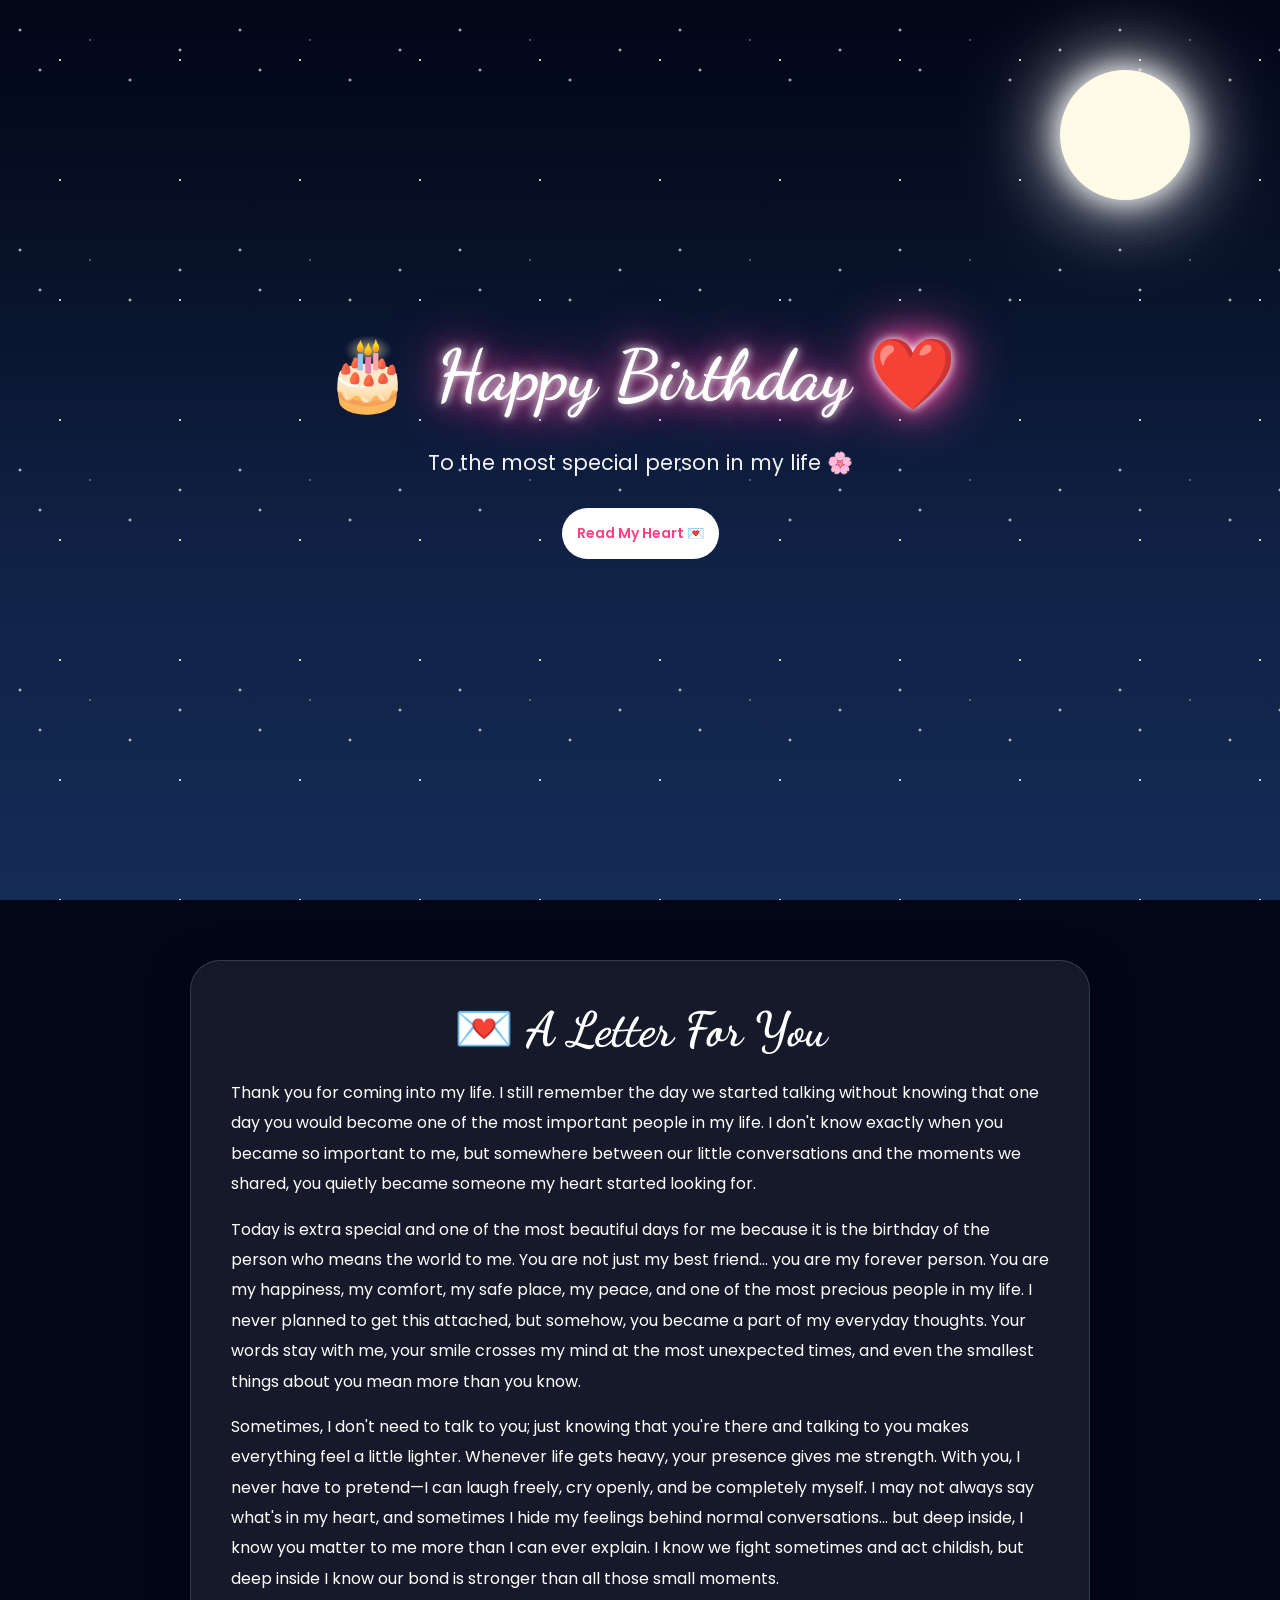
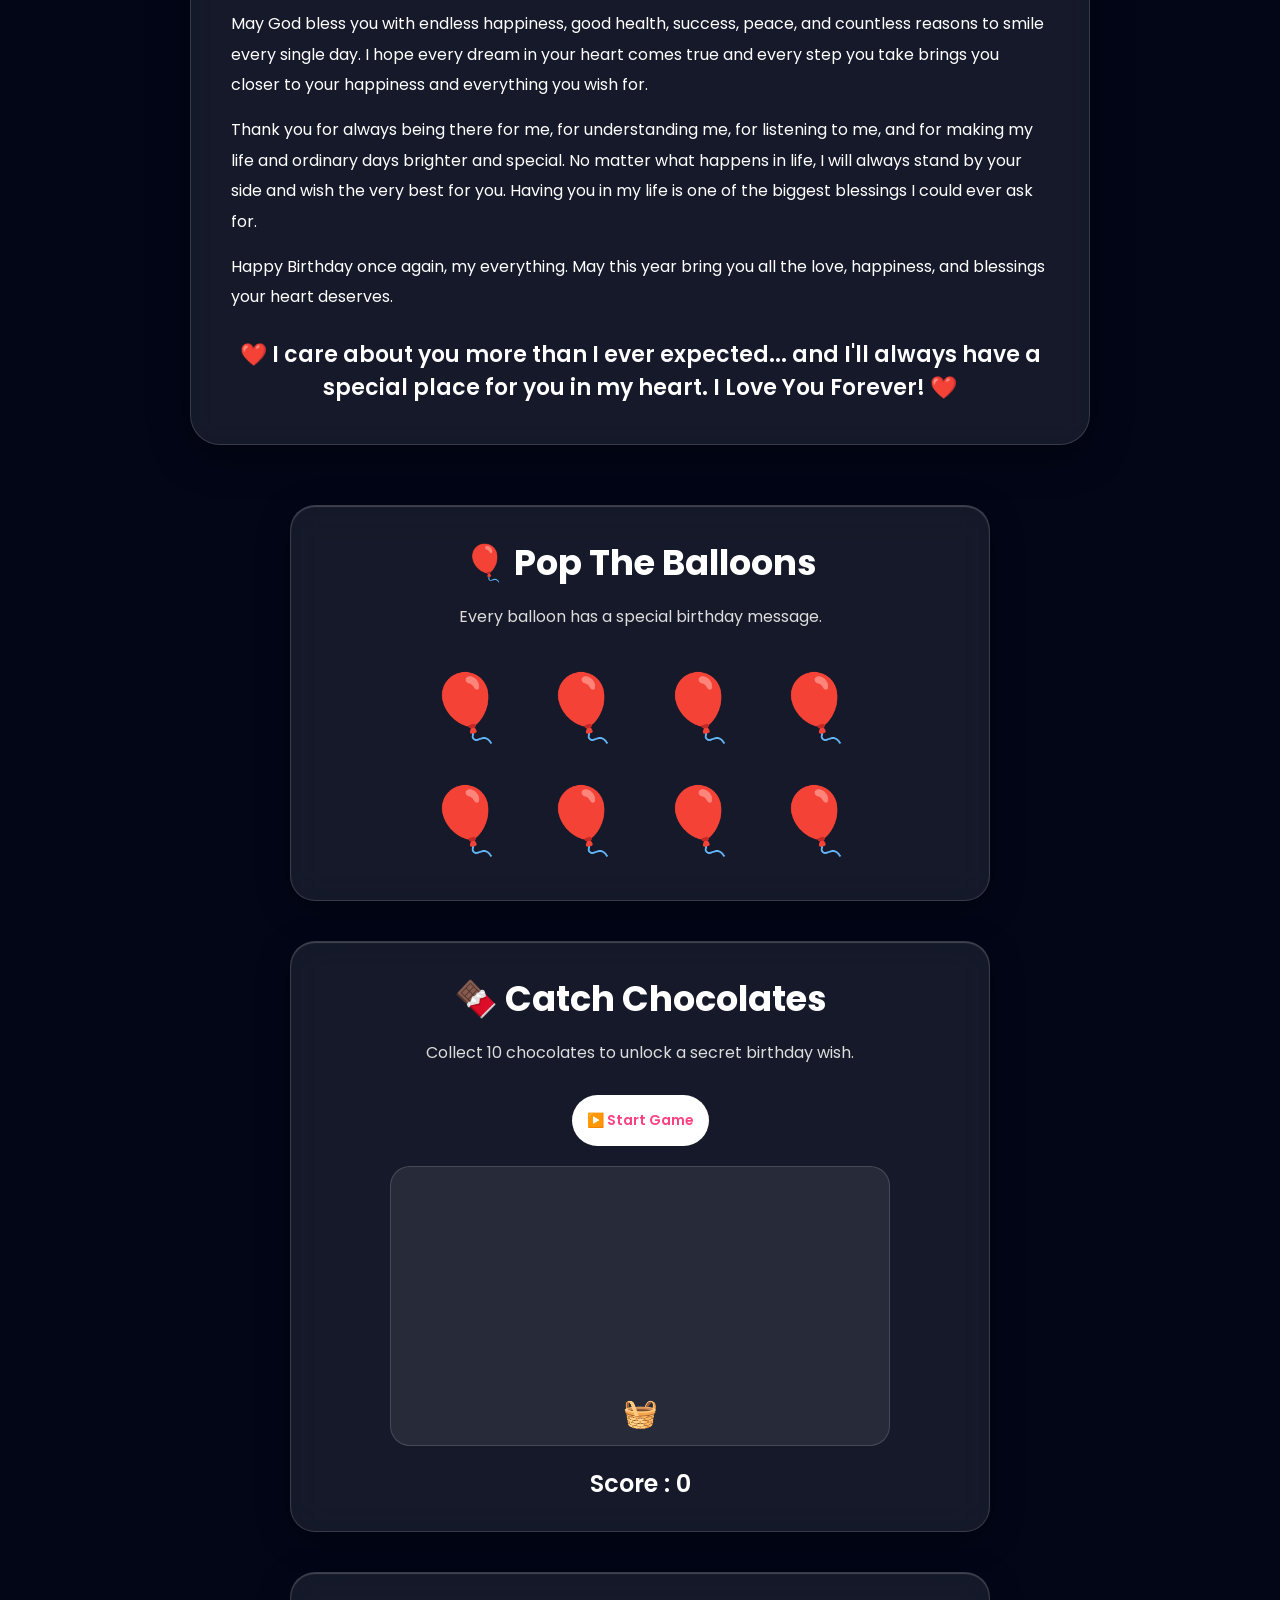
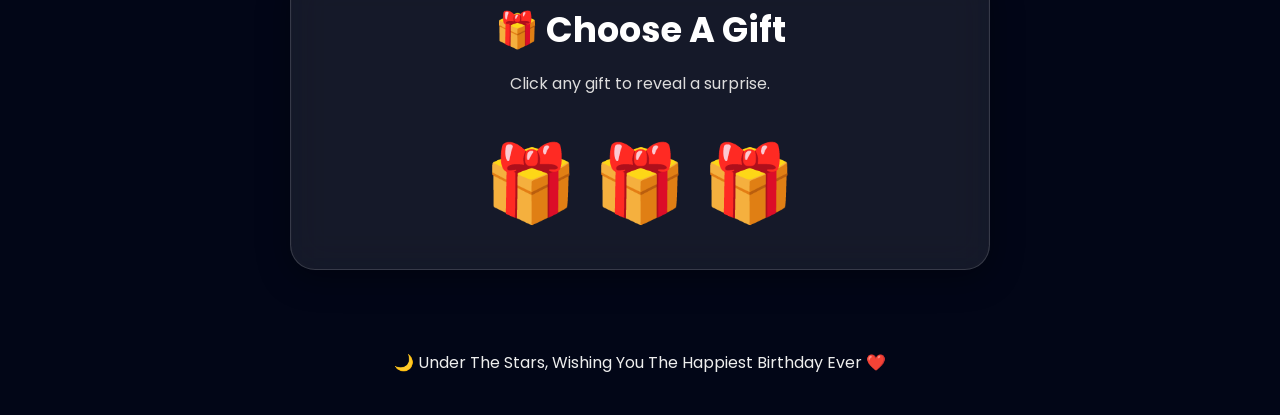
==== index.html @ d1f8ec49 "update file update file" ====
<!DOCTYPE html>
<html lang="en">

<head>
    <meta charset="UTF-8">
    <meta name="viewport" content="width=device-width, initial-scale=1.0">
    <title>❤️ Happy Birthday ❤️</title>
    <link href="https://fonts.googleapis.com/css2?family=Poppins:wght@300;400;500;600;700&family=Dancing+Script:wght@700&display=swap" rel="stylesheet">
    <link rel="stylesheet" href="style.css">
</head>

<body>
    <!-- Night Sky -->
    <div class="night-sky">
        <div class="stars"></div>
        <div class="twinkling"></div>
    </div>

    <!-- Moon -->
    <div class="moon"></div>

    <!-- Hero -->
    <section class="hero">
        <div class="birthday-banner">
            <span id="birthdayCake" class="cake">🎂</span>
            <h4 class="birthday-title">Happy Birthday <span id="loveHeart" class="heart-beat beating-heart">❤️</span></h4>
        </div>
        <p>To the most special person in my life 🌸</p>
        <button style="margin-top: 30px;" class="btn" onclick="document.getElementById('letter').scrollIntoView({behavior:'smooth'})">Read My Heart 💌</button>
    </section>

    <!-- Letter -->
    <section id="letter" class="glass">
        <h2>💌 A Letter For You</h2>
        <p>Thank you for coming into my life. I still remember the day we started talking without knowing that one day you would become one of the most important people in my life. I don't know exactly when you became so important to me, but somewhere between our little conversations and the moments we shared, you quietly became someone my heart started looking for.  
        <p>Today is extra special and one of the most beautiful days for me because it is the birthday of the person who means the world to me. You are not just my best friend... you are my forever person. You are my happiness, my comfort, my safe place, my peace, and one of the most precious people in my life. I never planned to get this attached, but somehow, you became a part of my everyday thoughts. Your words stay with me, your smile crosses my mind at the most unexpected times, and even the smallest things about you mean more than you know.</p>
        <p>Sometimes, I don't need to talk to you; just knowing that you're there and talking to you makes everything feel a little lighter. Whenever life gets heavy, your presence gives me strength. With you, I never have to pretend—I can laugh freely, cry openly, and be completely myself. I may not always say what's in my heart, and sometimes I hide my feelings behind normal conversations... but deep inside, I know you matter to me more than I can ever explain. I know we fight sometimes and act childish, but deep inside I know our bond is stronger than all those small moments.</p>
        <p>May God bless you with endless happiness, good health, success, peace, and countless reasons to smile every single day. I hope every dream in your heart comes true and every step you take brings you closer to your happiness and everything you wish for.</p>
        <p>Thank you for always being there for me, for understanding me, for listening to me, and for making my life and ordinary days brighter and special. No matter what happens in life, I will always stand by your side and wish the very best for you. Having you in my life is one of the biggest blessings I could ever ask for.</p>
        <p>Happy Birthday once again, my everything. May this year bring you all the love, happiness, and blessings your heart deserves.</p>

        <div class="love">
            ❤️ I care about you more than I ever expected... and I'll always have a special place for you in my heart. I Love You Forever! ❤️
        </div>
    </section>

    <!-- Balloon Game -->
    <section class="game-section">
        <h2>🎈 Pop The Balloons</h2>
        <p class="desc">Every balloon has a special birthday message.</p>
        <div id="balloonContainer"></div>
    </section>

    <!-- Chocolate Game -->
    <section class="game-section">
        <h2>🍫 Catch Chocolates</h2>
        <p class="desc">Collect 10 chocolates to unlock a secret birthday wish.</p>
        <button id="startGameBtn" class="btn">▶️ Start Game</button>
        <div id="gameArea">
            <div id="basket">🧺</div>
        </div>
        <div id="score">Score : 0</div>
    </section>

    <!-- Gift Section -->
    <section class="game-section">
        <h2>🎁 Choose A Gift</h2>
        <p class="desc">Click any gift to reveal a surprise.</p>
        <div class="gift-wrapper">
            <div class="gift">🎁</div>
            <div class="gift">🎁</div>
            <div class="gift">🎁</div>
        </div>
    </section>

    <!-- Secret Wish -->
    <section id="secretMessage" class="glass hidden">
        <h2>✨ Secret Birthday Wish ✨</h2>
        <p>May your life always be filled with happiness, peace, success and beautiful memories.</p>
        <p>Never stop smiling because your smile makes the world brighter.</p>
        <div class="love">
            ❤️ Happy Birthday ❤️
        </div>
    </section>

    <!-- Popup -->
    <div id="popup" class="popup">
        <div class="popup-content">
            <span class="close">&times;</span>
            <h2>❤️ Surprise ❤️</h2>
            <p id="popupText"></p>
        </div>
    </div>

    <!-- Toast -->
    <div id="toast"></div>

    <!-- Footer -->
    <footer>
        🌙 Under The Stars, Wishing You The Happiest Birthday Ever ❤️
    </footer>

    <!-- JavaScript -->
    <script src="script.js"></script>
</body>
</html>
---- style.css ----
/* =========================
   GLOBAL
========================= */

* {
    margin: 0;
    padding: 0;
    box-sizing: border-box;
    font-family: 'Poppins', sans-serif;
}

html {
    scroll-behavior: smooth;
}

.paper-confetti {
    z-index: 100;
}

.popup, .celebration-popup {
    z-index: 99999;
}

body {
    background: #020617;
    color: white;
    overflow-x: hidden;
    min-height: 100vh;
    position: relative;
}

/* =========================
   MIDNIGHT SKY
========================= */

.night-sky {
    position: fixed;
    inset: 0;
    z-index: -10;
    background: linear-gradient( to bottom, #020617 0%, #081229 30%, #102145 60%, #152c55 100% )
}

.stars {
    position: absolute;
    width: 100%;
    height: 100%;
    background-image:
        radial-gradient(2px 2px at 20px 30px, #fff, transparent),
        radial-gradient(2px 2px at 40px 70px, #fff, transparent),
        radial-gradient(1px 1px at 90px 40px, #fff, transparent),
        radial-gradient(2px 2px at 130px 80px, #fff, transparent),
        radial-gradient(2px 2px at 180px 50px, #fff, transparent);
    background-size: 220px 220px;
    animation: starMove 200s linear infinite;
}

.twinkling {
    position: absolute;
    width: 100%;
    height: 100%;
    background:
        radial-gradient(circle,
            rgba(255, 255, 255, .8) 1px,
            transparent 1px);
    background-size: 120px 120px;
    animation: twinkle 4s ease-in-out infinite alternate;
}

@keyframes twinkle {
    from {
        opacity: .3;
    }

    to {
        opacity: 1;
    }
}

@keyframes starMove {
    from {
        transform: translateY(0);
    }

    to {
        transform: translateY(-1000px);
    }
}

/* =========================
   MOON
========================= */

.moon {
    position: fixed;
    top: 70px;
    right: 90px;
    width: 130px;
    height: 130px;
    border-radius: 50%;
    background: #fffbe6;
    box-shadow: 0 0 30px #fff, 0 0 70px rgba(255, 255, 255, .9), 0 0 120px rgba(255, 255, 255, .4);
    z-index: -5;
}

/* =========================
   HERO
========================= */

.hero {
    min-height: 100vh;
    display: flex;
    flex-direction: column;
    justify-content: center;
    align-items: center;
    text-align: center;
    padding: 20px;
}

.hero h1 {
    font-size: 5rem;
    font-family: 'Dancing Script', cursive;
    text-shadow: 0 0 10px #fff, 0 0 25px #ff7eb3, 0 0 45px #ff4d88;
}

.hero p {
    margin-top: 20px;
    font-size: 1.3rem;
    color: #f3f4f6;
}

/* =========================
   BUTTON
========================= */

.btn {
    margin-bottom: 20px;
    padding: 15px 15px;
    border: none;
    border-radius: 50px;
    font-size: 14px;
    font-weight: 600;
    cursor: pointer;
    color: #ff4081;
    background: white;
    transition: .3s;
}

.btn:hover {
    transform:
        translateY(-4px) scale(1.05);
    box-shadow: 0 10px 25px rgba(255, 255, 255, .3);
}

/* =========================
   GLASS CARDS
========================= */

.glass {
    width: 90%;
    max-width: 900px;
    margin: 60px auto;
    padding: 40px;
    border-radius: 30px;
    background: rgba(255, 255, 255, .08);
    backdrop-filter: blur(15px);
    border: 1px solid rgba(255, 255, 255, .15);
    box-shadow: 0 10px 40px rgba(0, 0, 0, .4);
}

.glass h2 {
    text-align: center;
    margin-bottom: 20px;
    font-size: 3rem;
    font-family: 'Dancing Script', cursive;
}

.glass p {
    line-height: 1.9;
    margin-bottom: 15px;
}

.love {
    text-align: center;
    margin-top: 25px;
    font-size: 22px;
    font-weight: 600;
}

/* =========================
   GAME SECTIONS
========================= */

.game-section {
    padding: 60px 20px;
    text-align: center;
}

.game-section h2 {
    font-size: 2.2rem;
    margin-bottom: 15px;
}

.desc {
    color: #ddd;
    margin-bottom: 30px;
}

/* =========================
   BALLOONS
========================= */

#balloonContainer {
    display: grid;
    grid-template-columns: repeat(4, 1fr);
    gap: 15px;
    justify-content: center;
    max-width: 450px;
    margin: auto;
}

.balloon {
    font-size: 65px;
    text-align: center;
    cursor: pointer;
}

.gift {
    font-size: 100px;
    cursor: pointer;
    transition: .3s;
    user-select: none;
}

.popup-content {
    position: relative;
}

.close {
    position: absolute;
    top: 10px;
    right: 20px;
}

.balloon:hover {
    transform:
        translateY(-10px) scale(1.1);
}

/* =========================
   CHOCOLATE GAME
========================= */

#gameArea {
    width: 500px;
    max-width: 100%;
    height: 280px;
    margin: auto;
    position: relative;
    overflow: hidden;
    border-radius: 20px;
    background: rgba(255, 255, 255, .08);
    border: 1px solid rgba(255, 255, 255, .15);
}

#basket {
    position: absolute;
    bottom: 10px;
    left: 50%;
    font-size: 28px;
    transform: translateX(-50%);
}

.chocolate {
    position: absolute;
    font-size: 35px;
}

#score {
    margin-top: 20px;
    font-size: 24px;
    font-weight: 600;
}

.game-section {
    width: 90%;
    max-width: 700px;
    margin: 40px auto;
    padding: 30px;
    border-radius: 25px;
    background: rgba(255,255,255,0.08);
    backdrop-filter: blur(18px);
    border: 1px solid rgba(255,255,255,0.15);
    box-shadow:
        0 8px 32px rgba(0,0,0,.35),
        inset 0 1px 1px rgba(255,255,255,.2);
}

/* =========================
   GIFTS
========================= */

.gift-wrapper {
    display: flex;
    justify-content: center;
    gap: 15px;
    flex-wrap: wrap;
}

.gift {
    font-size: 75px;
    cursor: pointer;
    transition: .3s;
}

.gift:hover {
    transform: scale(1.1);
}

/* =========================
   POPUP
========================= */

.paper-confetti {
    position: fixed;
    top: -20px;
    z-index: 999;
    opacity: 0.9;
    pointer-events: none;
    animation: paperFall linear forwards;
}

.popup {
    position: fixed;
    inset: 0;
    background: rgba(0, 0, 0, .75);
    display: none;
    align-items: center;
    justify-content: center;
    z-index: 9999;
}

.popup-content {
    width: 90%;
    max-width: 500px;
    background: white;
    color: #222;
    border-radius: 25px;
    padding: 30px;
    text-align: center;
}

.popup-content h2 {
    color: #ff4081;
    margin-bottom: 15px;
}

.close {
    float: right;
    font-size: 32px;
    cursor: pointer;
}

/* =========================
   TOAST
========================= */

#toast {
    position: fixed;
    bottom: 25px;
    right: 25px;
    background: white;
    color: #111;
    padding: 14px 22px;
    border-radius: 50px;
    opacity: 0;
    transform: translateY(50px);
    transition: .4s;
    z-index: 9999;
}

#toast.show {
    opacity: 1;
    transform: translateY(0);
}

/* =========================
   FOOTER
========================= */

footer {
    text-align: center;
    padding: 40px 20px;
    color: #eee;
}

/* =========================
   HEARTS
========================= */

.heart {
    position: fixed;
    top: -20px;
    z-index: 50;
    pointer-events: none;
    animation: fall linear forwards;
}

@keyframes fall {
    to {
        transform: translateY(110vh) rotate(360deg);
        opacity: 0;
    }
}
@keyframes paperFall {
    0% {
        transform:
            translateY(-50px)
            rotate(0deg);
        opacity: 1;
    }
    100% {
        transform:
            translateY(110vh)
            rotate(720deg)
            translateX(100px);
        opacity: 0;
    }
}

.hidden {
    display: none;
}

/* =========================
   MOBILE
========================= */

@media(max-width:768px) {
    .hero h1 { font-size: 3rem;}
    .glass h2 { font-size: 2rem; }
    .gift { font-size: 70px; }
    .moon {
        width: 80px;
        height: 80px;
        right: 20px;
        top: 40px;
    }
}

.birthday-banner {
    display: flex;
    align-items: center;
    justify-content: center;
    gap: 25px;
    flex-wrap: wrap;
}

.cake {
    font-size: 70px;
    cursor: pointer;
    transition: .3s;
    animation: floatCake 3s ease-in-out infinite;
}

.cake:hover {
    transform: scale(1.15);
}

.birthday-title {
    font-size: 70px;
    font-family: 'Dancing Script', cursive;
    text-shadow: 0 0 10px white, 0 0 30px #ff4da6, 0 0 60px #ff4da6;
}

.beating-heart {
    display: inline-block;
    cursor: pointer;
    animation: heartbeat 1s infinite;
}

.heart-beat {
    font-size: 70px;
    cursor: pointer;
}

.beating-heart:hover {
    transform: scale(1.2);
}

.celebration-popup {
    position: fixed;
    top: 0;
    left: 0;
    width: 100%;
    height: 100%;
    background: rgba(0, 0, 0, .75);
    backdrop-filter: blur(6px);
    display: flex;
    justify-content: center;
    align-items: center;
    z-index: 99999;
    animation: fadeIn .5s ease;
}

.celebration-card {
    width: 90%;
    max-width: 600px;
    text-align: center;
    padding: 40px;
    border-radius: 30px;
    background: linear-gradient(135deg, #ffb3d9, #ffcce6, #fff);
    color: #222;
    box-shadow: 0 0 30px rgba(255, 255, 255, .5);
    animation: zoomIn .5s ease;
}

.celebration-card h1 {
    margin-bottom: 20px;
    color: #ff4081;
    font-size: 2.5rem;
}

.celebration-card p {
    line-height: 1.8;
    font-size: 18px;
}

.celebration-stars {
    font-size: 35px;
    margin-bottom: 20px;
    animation: sparkle 1s infinite alternate;
}

.close-celebration {
    margin-top: 25px;
    padding: 12px 25px;
    border: none;
    border-radius: 50px;
    background: #ff4081;
    color: white;
    cursor: pointer;
    font-size: 16px;
    font-weight: 600;
}

.close-celebration:hover {
    transform: scale(1.05);
}

@keyframes zoomIn {
    from {
        transform: scale(.7);
        opacity: 0;
    }
    to {
        transform: scale(1);
        opacity: 1;
    }
}

@keyframes fadeIn {
    from { opacity: 0; }
    to { opacity: 1; }
}

@keyframes sparkle {
    from { transform: scale(1); }
    to { transform: scale(1.2);}
}
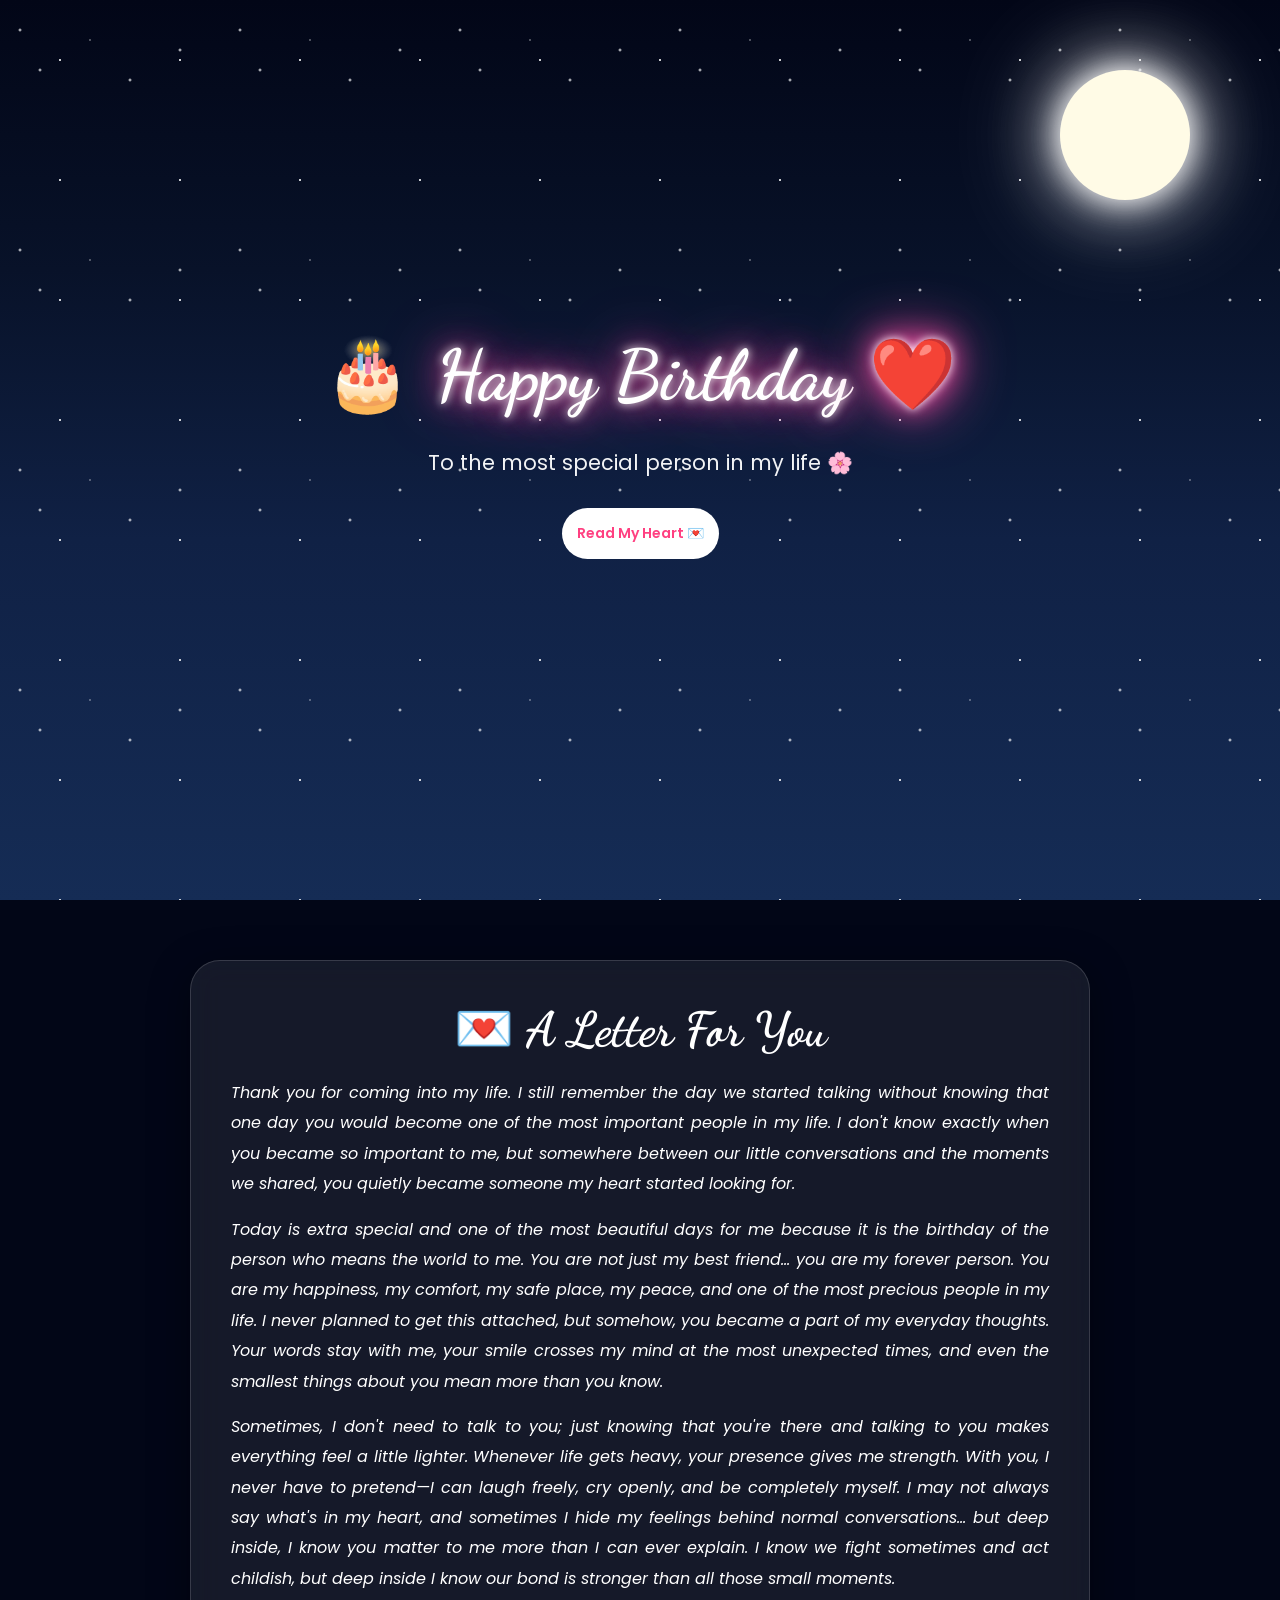
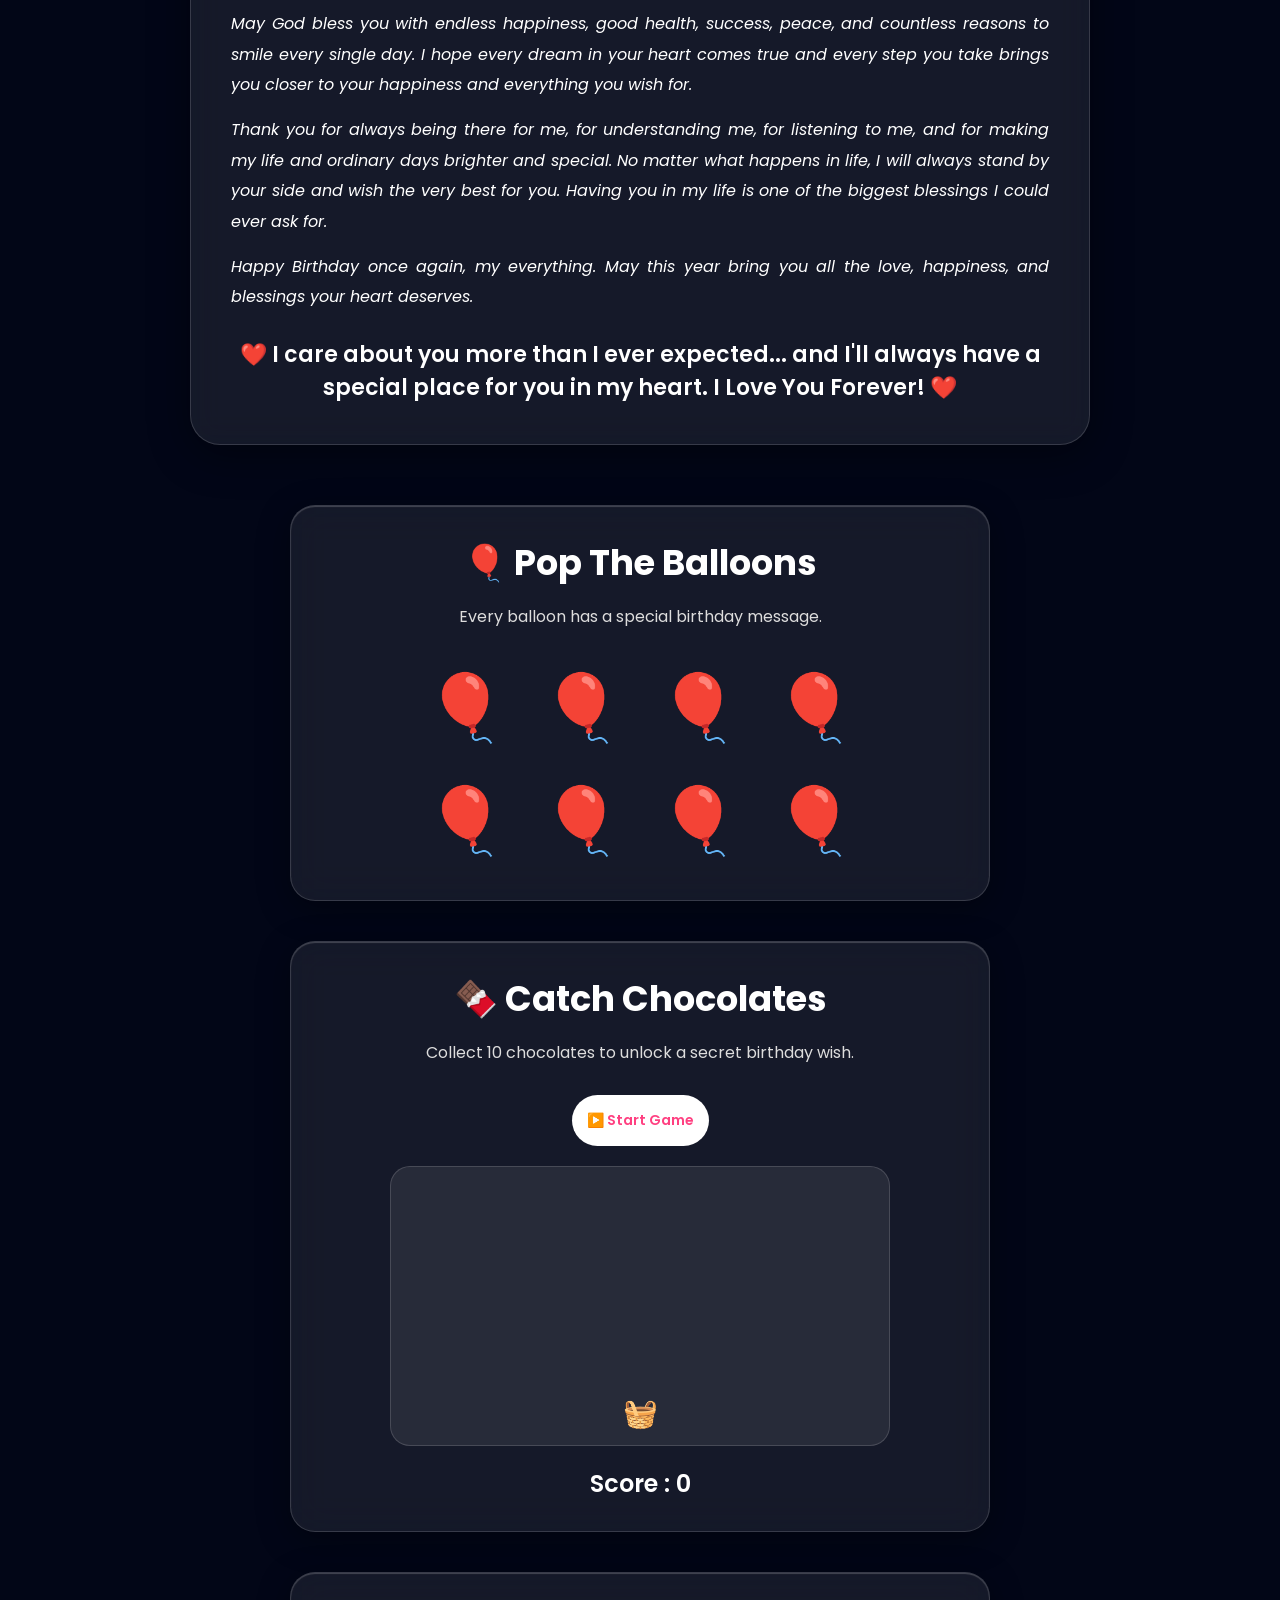
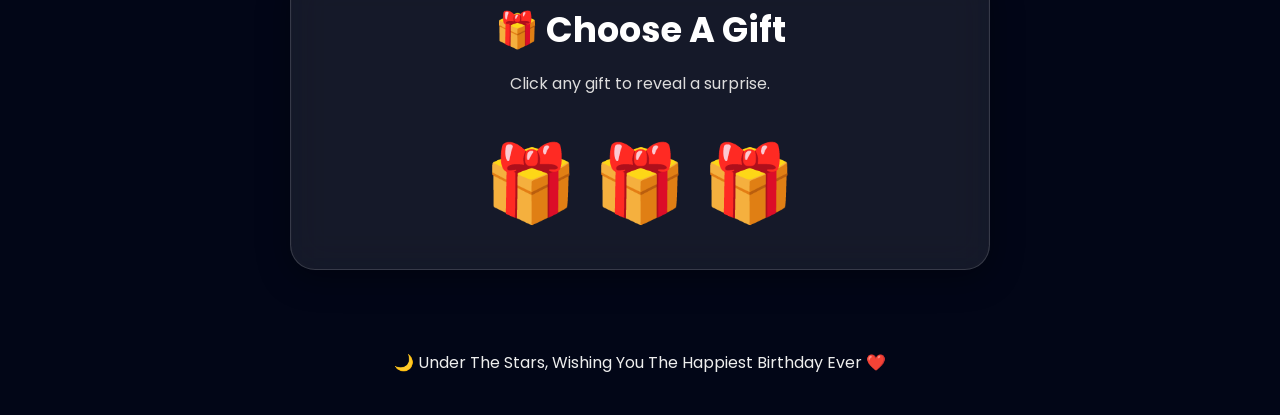
==== commit d5fd898c: "count down" ====
--- a/index.html
+++ b/index.html
@@ -5,102 +5,166 @@
     <meta charset="UTF-8">
     <meta name="viewport" content="width=device-width, initial-scale=1.0">
     <title>❤️ Happy Birthday ❤️</title>
-    <link href="https://fonts.googleapis.com/css2?family=Poppins:wght@300;400;500;600;700&family=Dancing+Script:wght@700&display=swap" rel="stylesheet">
+    <link
+        href="https://fonts.googleapis.com/css2?family=Poppins:wght@300;400;500;600;700&family=Dancing+Script:wght@700&display=swap"
+        rel="stylesheet">
     <link rel="stylesheet" href="style.css">
 </head>
 
 <body>
-    <!-- Night Sky -->
-    <div class="night-sky">
-        <div class="stars"></div>
-        <div class="twinkling"></div>
-    </div>
+    <!-- Countdown Screen -->
+    <div id="countdownScreen">
+        <div class="countdown-box">
+            <h1 style="font-size: 42px;">🎂 Birthday Countdown ❤️</h1>
+            <p>The surprise will unlock on November 15</p>
 
-    <!-- Moon -->
-    <div class="moon"></div>
+            <div class="countdown-timer">
+                <div class="time-box">
+                    <span id="days">00</span>
+                    <small>Days</small>
+                </div>
 
-    <!-- Hero -->
-    <section class="hero">
-        <div class="birthday-banner">
-            <span id="birthdayCake" class="cake">🎂</span>
-            <h4 class="birthday-title">Happy Birthday <span id="loveHeart" class="heart-beat beating-heart">❤️</span></h4>
-        </div>
-        <p>To the most special person in my life 🌸</p>
-        <button style="margin-top: 30px;" class="btn" onclick="document.getElementById('letter').scrollIntoView({behavior:'smooth'})">Read My Heart 💌</button>
-    </section>
+                <div class="time-box">
+                    <span id="hours">00</span>
+                    <small>Hours</small>
+                </div>
 
-    <!-- Letter -->
-    <section id="letter" class="glass">
-        <h2>💌 A Letter For You</h2>
-        <p>Thank you for coming into my life. I still remember the day we started talking without knowing that one day you would become one of the most important people in my life. I don't know exactly when you became so important to me, but somewhere between our little conversations and the moments we shared, you quietly became someone my heart started looking for.  
-        <p>Today is extra special and one of the most beautiful days for me because it is the birthday of the person who means the world to me. You are not just my best friend... you are my forever person. You are my happiness, my comfort, my safe place, my peace, and one of the most precious people in my life. I never planned to get this attached, but somehow, you became a part of my everyday thoughts. Your words stay with me, your smile crosses my mind at the most unexpected times, and even the smallest things about you mean more than you know.</p>
-        <p>Sometimes, I don't need to talk to you; just knowing that you're there and talking to you makes everything feel a little lighter. Whenever life gets heavy, your presence gives me strength. With you, I never have to pretend—I can laugh freely, cry openly, and be completely myself. I may not always say what's in my heart, and sometimes I hide my feelings behind normal conversations... but deep inside, I know you matter to me more than I can ever explain. I know we fight sometimes and act childish, but deep inside I know our bond is stronger than all those small moments.</p>
-        <p>May God bless you with endless happiness, good health, success, peace, and countless reasons to smile every single day. I hope every dream in your heart comes true and every step you take brings you closer to your happiness and everything you wish for.</p>
-        <p>Thank you for always being there for me, for understanding me, for listening to me, and for making my life and ordinary days brighter and special. No matter what happens in life, I will always stand by your side and wish the very best for you. Having you in my life is one of the biggest blessings I could ever ask for.</p>
-        <p>Happy Birthday once again, my everything. May this year bring you all the love, happiness, and blessings your heart deserves.</p>
+                <div class="time-box">
+                    <span id="minutes">00</span>
+                    <small>Minutes</small>
+                </div>
 
-        <div class="love">
-            ❤️ I care about you more than I ever expected... and I'll always have a special place for you in my heart. I Love You Forever! ❤️
-        </div>
-    </section>
+                <div class="time-box">
+                    <span id="seconds">00</span>
+                    <small>Seconds</small>
+                </div>
+            </div>
 
-    <!-- Balloon Game -->
-    <section class="game-section">
-        <h2>🎈 Pop The Balloons</h2>
-        <p class="desc">Every balloon has a special birthday message.</p>
-        <div id="balloonContainer"></div>
-    </section>
-
-    <!-- Chocolate Game -->
-    <section class="game-section">
-        <h2>🍫 Catch Chocolates</h2>
-        <p class="desc">Collect 10 chocolates to unlock a secret birthday wish.</p>
-        <button id="startGameBtn" class="btn">▶️ Start Game</button>
-        <div id="gameArea">
-            <div id="basket">🧺</div>
-        </div>
-        <div id="score">Score : 0</div>
-    </section>
-
-    <!-- Gift Section -->
-    <section class="game-section">
-        <h2>🎁 Choose A Gift</h2>
-        <p class="desc">Click any gift to reveal a surprise.</p>
-        <div class="gift-wrapper">
-            <div class="gift">🎁</div>
-            <div class="gift">🎁</div>
-            <div class="gift">🎁</div>
-        </div>
-    </section>
-
-    <!-- Secret Wish -->
-    <section id="secretMessage" class="glass hidden">
-        <h2>✨ Secret Birthday Wish ✨</h2>
-        <p>May your life always be filled with happiness, peace, success and beautiful memories.</p>
-        <p>Never stop smiling because your smile makes the world brighter.</p>
-        <div class="love">
-            ❤️ Happy Birthday ❤️
-        </div>
-    </section>
-
-    <!-- Popup -->
-    <div id="popup" class="popup">
-        <div class="popup-content">
-            <span class="close">&times;</span>
-            <h2>❤️ Surprise ❤️</h2>
-            <p id="popupText"></p>
+            <p class="count-msg">
+                ❤️ A special birthday surprise is waiting...
+            </p>
         </div>
     </div>
 
-    <!-- Toast -->
-    <div id="toast"></div>
+    <!-- Main Website -->
+    <div id="birthdayPage" style="display:none;">
 
-    <!-- Footer -->
-    <footer>
-        🌙 Under The Stars, Wishing You The Happiest Birthday Ever ❤️
-    </footer>
+        <!-- Night Sky -->
+        <div class="night-sky">
+            <div class="stars"></div>
+            <div class="twinkling"></div>
+        </div>
 
-    <!-- JavaScript -->
-    <script src="script.js"></script>
+        <!-- Moon -->
+        <div class="moon"></div>
+
+        <!-- Hero -->
+        <section class="hero">
+            <div class="birthday-banner">
+                <span id="birthdayCake" class="cake">🎂</span>
+                <h4 class="birthday-title">Happy Birthday <span id="loveHeart"
+                        class="heart-beat beating-heart">❤️</span></h4>
+            </div>
+            <p>To the most special person in my life 🌸</p>
+            <button style="margin-top: 30px;" class="btn"
+                onclick="document.getElementById('letter').scrollIntoView({behavior:'smooth'})">Read My Heart
+                💌</button>
+        </section>
+
+        <!-- Letter -->
+        <section id="letter" class="glass">
+            <h2>💌 A Letter For You</h2>
+            <p>Thank you for coming into my life. I still remember the day we started talking without knowing that one
+                day you would become one of the most important people in my life. I don't know exactly when you became
+                so important to me, but somewhere between our little conversations and the moments we shared, you
+                quietly became someone my heart started looking for.
+            <p>Today is extra special and one of the most beautiful days for me because it is the birthday of the person
+                who means the world to me. You are not just my best friend... you are my forever person. You are my
+                happiness, my comfort, my safe place, my peace, and one of the most precious people in my life. I never
+                planned to get this attached, but somehow, you became a part of my everyday thoughts. Your words stay
+                with me, your smile crosses my mind at the most unexpected times, and even the smallest things about you
+                mean more than you know.</p>
+            <p>Sometimes, I don't need to talk to you; just knowing that you're there and talking to you makes
+                everything feel a little lighter. Whenever life gets heavy, your presence gives me strength. With you, I
+                never have to pretend—I can laugh freely, cry openly, and be completely myself. I may not always say
+                what's in my heart, and sometimes I hide my feelings behind normal conversations... but deep inside, I
+                know you matter to me more than I can ever explain. I know we fight sometimes and act childish, but deep
+                inside I know our bond is stronger than all those small moments.</p>
+            <p>May God bless you with endless happiness, good health, success, peace, and countless reasons to smile
+                every single day. I hope every dream in your heart comes true and every step you take brings you closer
+                to your happiness and everything you wish for.</p>
+            <p>Thank you for always being there for me, for understanding me, for listening to me, and for making my
+                life and ordinary days brighter and special. No matter what happens in life, I will always stand by your
+                side and wish the very best for you. Having you in my life is one of the biggest blessings I could ever
+                ask for.</p>
+            <p>Happy Birthday once again, my everything. May this year bring you all the love, happiness, and blessings
+                your heart deserves.</p>
+
+            <div class="love">
+                ❤️ I care about you more than I ever expected... and I'll always have a special place for you in my
+                heart. I Love You Forever! ❤️
+            </div>
+        </section>
+
+        <!-- Balloon Game -->
+        <section class="game-section">
+            <h2>🎈 Pop The Balloons</h2>
+            <p class="desc">Every balloon has a special birthday message.</p>
+            <div id="balloonContainer"></div>
+        </section>
+
+        <!-- Chocolate Game -->
+        <section class="game-section">
+            <h2>🍫 Catch Chocolates</h2>
+            <p class="desc">Collect 10 chocolates to unlock a secret birthday wish.</p>
+            <button id="startGameBtn" class="btn">▶️ Start Game</button>
+            <div id="gameArea">
+                <div id="basket">🧺</div>
+            </div>
+            <div id="score">Score : 0</div>
+        </section>
+
+        <!-- Gift Section -->
+        <section class="game-section">
+            <h2>🎁 Choose A Gift</h2>
+            <p class="desc">Click any gift to reveal a surprise.</p>
+            <div class="gift-wrapper">
+                <div class="gift">🎁</div>
+                <div class="gift">🎁</div>
+                <div class="gift">🎁</div>
+            </div>
+        </section>
+
+        <!-- Secret Wish -->
+        <section id="secretMessage" class="glass hidden">
+            <h2>✨ Secret Birthday Wish ✨</h2>
+            <p>May your life always be filled with happiness, peace, success and beautiful memories.</p>
+            <p>Never stop smiling because your smile makes the world brighter.</p>
+            <div class="love">
+                ❤️ Happy Birthday ❤️
+            </div>
+        </section>
+
+        <!-- Popup -->
+        <div id="popup" class="popup">
+            <div class="popup-content">
+                <span class="close">&times;</span>
+                <h2>❤️ Surprise ❤️</h2>
+                <p id="popupText"></p>
+            </div>
+        </div>
+
+        <!-- Toast -->
+        <div id="toast"></div>
+
+        <!-- Footer -->
+        <footer>
+            🌙 Under The Stars, Wishing You The Happiest Birthday Ever ❤️
+        </footer>
+
+        <!-- JavaScript -->
+        <script src="script.js"></script>
+    </div>
 </body>
+
 </html>
--- a/style.css
+++ b/style.css
@@ -175,6 +175,8 @@
 }
 
 .glass p {
+    font-style: italic;
+    text-align: justify;
     line-height: 1.9;
     margin-bottom: 15px;
 }
@@ -566,4 +568,81 @@
 @keyframes sparkle {
     from { transform: scale(1); }
     to { transform: scale(1.2);}
+}
+
+/* COUNTDOWN SCREEN */
+
+#countdownScreen{
+    position:fixed;
+    inset:0;
+    background:linear-gradient( 135deg, #020617, #071a39, #102145 );
+    display:flex;
+    justify-content:center;
+    align-items:center;
+    z-index:999999;
+    text-align:center;
+    padding:20px;
+}
+
+.countdown-box{
+    background:rgba(255,255,255,0.08);
+    backdrop-filter:blur(15px);
+    border:1px solid rgba(255,255,255,0.15);
+    padding:40px;
+    border-radius:30px;
+    color:white;
+    max-width:700px;
+    width:100%;
+    box-shadow:0 0 40px rgba(255,255,255,0.15);
+}
+
+.countdown-box h1{
+    font-size:3rem;
+    margin-bottom:15px;
+    color:#ff70b8;
+}
+
+.countdown-timer{
+    display:flex;
+    justify-content:center;
+    gap:20px;
+    margin:35px 0;
+    flex-wrap:wrap;
+}
+
+.time-box{
+    min-width:110px;
+    background:rgba(255,255,255,0.1);
+    padding:20px;
+    border-radius:20px;
+}
+
+.time-box span{
+    display:block;
+    font-size:3rem;
+    font-weight:700;
+    color:#fff;
+}
+
+.time-box small{
+    color:#ffc8df;
+}
+
+.count-msg{
+    margin-top:15px;
+    font-size:18px;
+    color:#ffd2e6;
+}
+
+@media(max-width:768px){
+    .countdown-box h1{
+        font-size:2rem;
+    }
+    .time-box{
+        min-width:80px;
+        padding:15px;
+    }
+    .time-box span{
+        font-size:2rem;
+    }
 }
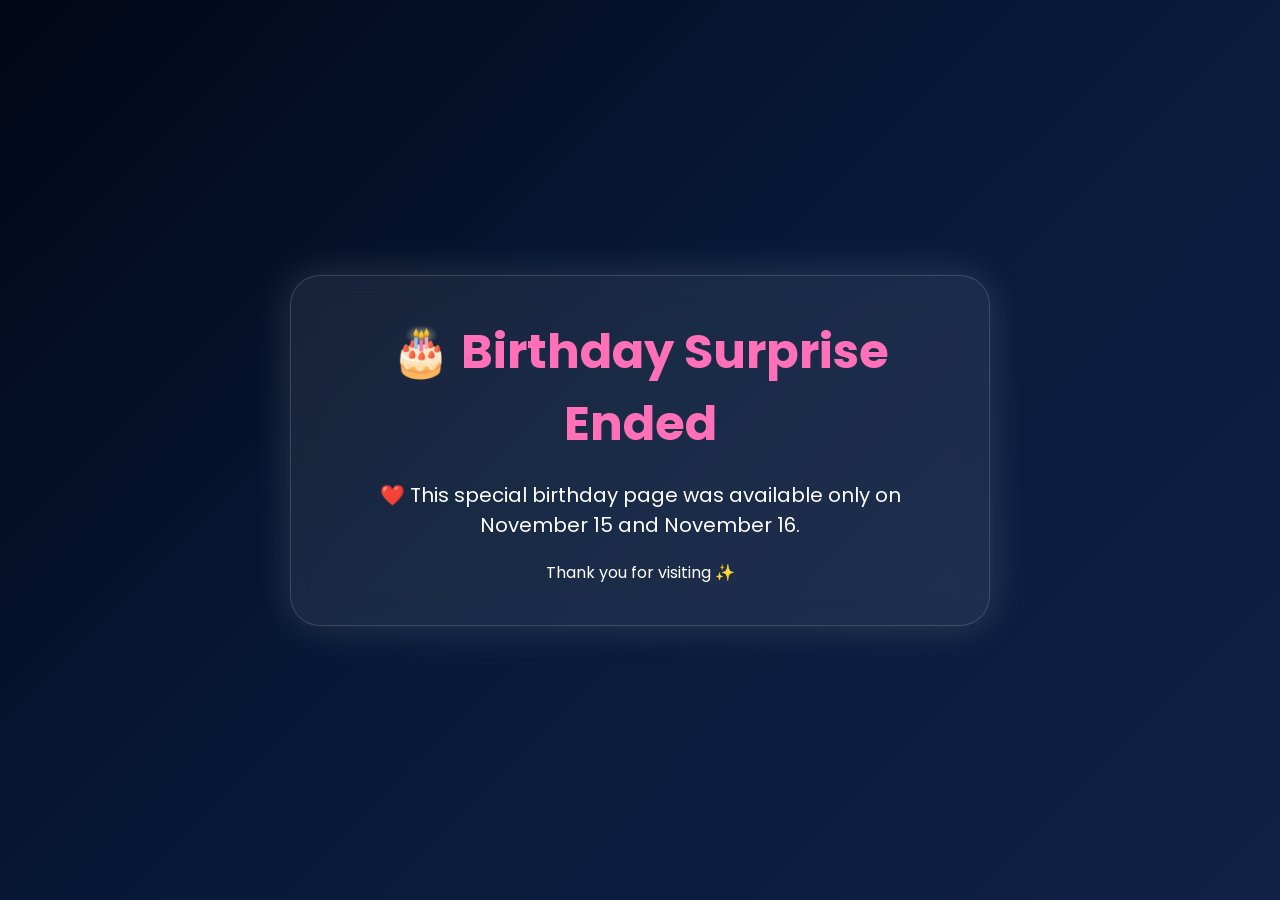
==== commit 6e644a32: "icon" ====
--- a/index.html
+++ b/index.html
@@ -5,6 +5,8 @@
     <meta charset="UTF-8">
     <meta name="viewport" content="width=device-width, initial-scale=1.0">
     <title>❤️ Happy Birthday ❤️</title>
+    <link rel="icon" type="image/png" href="img/happy-birthday.png">
+    <link rel="shortcut icon" href="img/happy-birthday.png">
     <link
         href="https://fonts.googleapis.com/css2?family=Poppins:wght@300;400;500;600;700&family=Dancing+Script:wght@700&display=swap"
         rel="stylesheet">
@@ -16,7 +18,7 @@
     <div id="countdownScreen">
         <div class="countdown-box">
             <h1 style="font-size: 42px;">🎂 Birthday Countdown ❤️</h1>
-            <p>The surprise will unlock on November 15</p>
+            <p>The surprise will unlock in</p>
 
             <div class="countdown-timer">
                 <div class="time-box">
